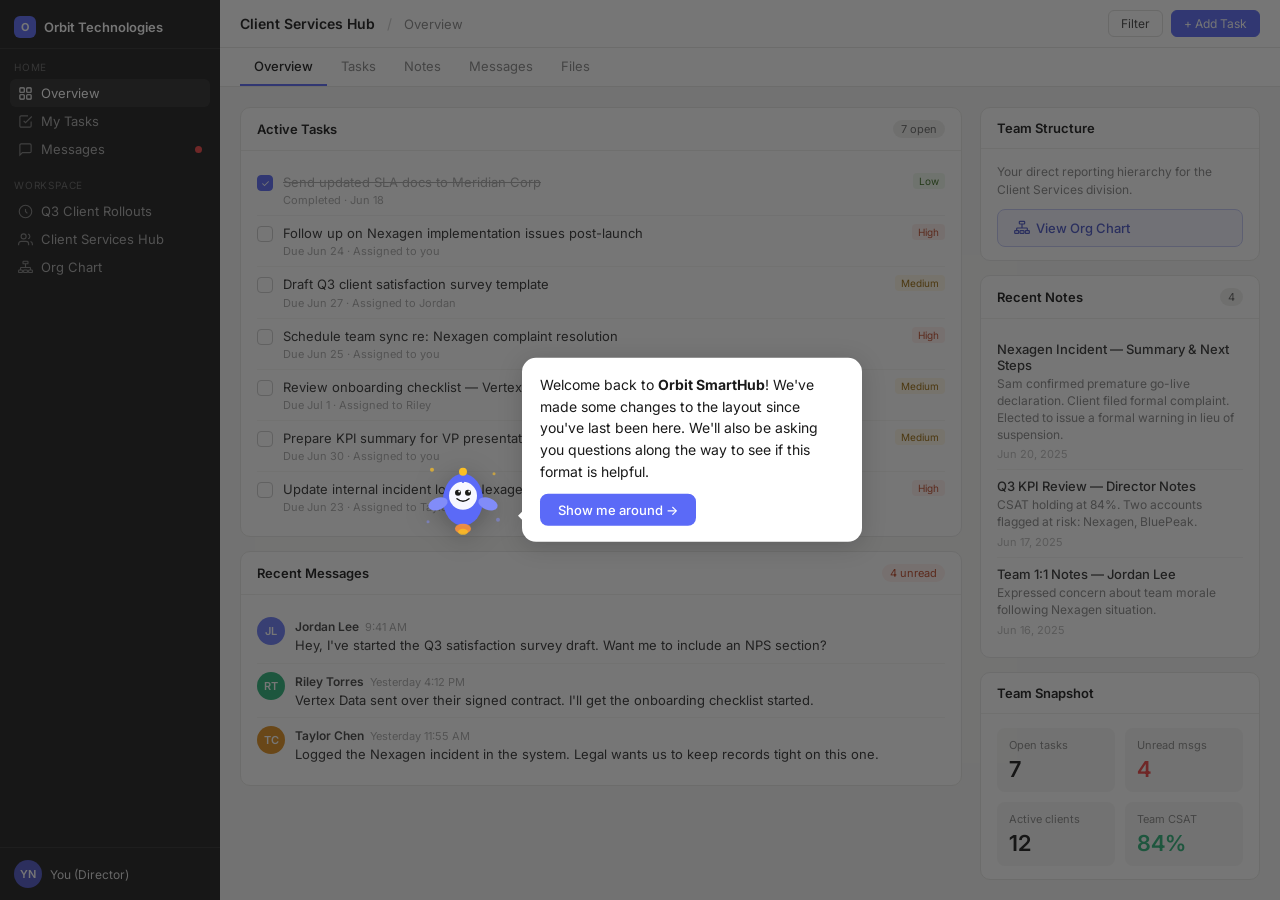
==== index.html @ 22eac9a0 "Add files via upload" ====
<!DOCTYPE html>
<html lang="en">
<head>
<meta charset="UTF-8">
<meta name="viewport" content="width=device-width, initial-scale=1.0">
<title>Orbit SmartHub</title>
<link rel="preconnect" href="https://fonts.googleapis.com">
<link href="https://fonts.googleapis.com/css2?family=Inter:wght@400;500;600&display=swap" rel="stylesheet">
<link rel="stylesheet" href="shared.css">
<style>
  .org-btn { display: inline-flex; align-items: center; gap: 6px; background: #f3f4ff; border: 1px solid #c5caf7; color: #4a55c7; font-size: 13px; font-weight: 500; padding: 10px 16px; border-radius: 8px; cursor: pointer; font-family: inherit; }
  .org-btn svg { width: 16px; height: 16px; }
  #tourOverlay { display: none; position: fixed; inset: 0; background: rgba(20,20,20,0.58); z-index: 500; }
  #tourOverlay.active { display: block; }
</style>
</head>
<body>

<!-- ── Sidebar ── -->
<nav class="sidebar" id="sidebar">
  <div class="sidebar-header">
    <div class="workspace-name">
      <div class="ws-dot">O</div>
      Orbit Technologies
    </div>
  </div>
  <div class="sidebar-section">
    <div class="sidebar-section-label">Home</div>
    <div class="sidebar-item active" id="nav-overview" onclick="navBlock(event)">
      <svg viewBox="0 0 24 24" fill="none" stroke="currentColor" stroke-width="1.8"><rect x="3" y="3" width="7" height="7" rx="1"/><rect x="14" y="3" width="7" height="7" rx="1"/><rect x="3" y="14" width="7" height="7" rx="1"/><rect x="14" y="14" width="7" height="7" rx="1"/></svg>
      Overview
    </div>
    <div class="sidebar-item" id="nav-tasks" onclick="navBlock(event)">
      <svg viewBox="0 0 24 24" fill="none" stroke="currentColor" stroke-width="1.8"><path d="M9 11l3 3L22 4"/><path d="M21 12v7a2 2 0 01-2 2H5a2 2 0 01-2-2V5a2 2 0 012-2h11"/></svg>
      My Tasks
    </div>
    <div class="sidebar-item" id="nav-messages" onclick="navBlock(event)">
      <svg viewBox="0 0 24 24" fill="none" stroke="currentColor" stroke-width="1.8"><path d="M21 15a2 2 0 01-2 2H7l-4 4V5a2 2 0 012-2h14a2 2 0 012 2z"/></svg>
      Messages
      <div class="notif-dot"></div>
    </div>
  </div>
  <div class="sidebar-section">
    <div class="sidebar-section-label">Workspace</div>
    <div class="sidebar-item" id="nav-projects" onclick="navBlock(event)">
      <svg viewBox="0 0 24 24" fill="none" stroke="currentColor" stroke-width="1.8"><circle cx="12" cy="12" r="10"/><path d="M12 8v4l3 3"/></svg>
      Q3 Client Rollouts
    </div>
    <div class="sidebar-item" id="nav-hub" onclick="navBlock(event)">
      <svg viewBox="0 0 24 24" fill="none" stroke="currentColor" stroke-width="1.8"><path d="M17 21v-2a4 4 0 00-4-4H5a4 4 0 00-4 4v2"/><circle cx="9" cy="7" r="4"/><path d="M23 21v-2a4 4 0 00-3-3.87"/><path d="M16 3.13a4 4 0 010 7.75"/></svg>
      Client Services Hub
    </div>
    <div class="sidebar-item" id="nav-org" onclick="goToOrg()">
      <svg viewBox="0 0 24 24" fill="none" stroke="currentColor" stroke-width="1.8"><rect x="8" y="2" width="8" height="4" rx="1"/><rect x="1" y="16" width="6" height="4" rx="1"/><rect x="9" y="16" width="6" height="4" rx="1"/><rect x="17" y="16" width="6" height="4" rx="1"/><path d="M4 16v-3a1 1 0 011-1h14a1 1 0 011 1v3"/><path d="M12 12V6"/></svg>
      Org Chart
    </div>
  </div>
  <div class="sidebar-avatar">
    <div class="user-avatar">YN</div>
    <div class="avatar-name">You (Director)</div>
  </div>
</nav>

<!-- ── Main ── -->
<div class="main">
  <div class="topbar">
    <span class="topbar-title">Client Services Hub</span>
    <span class="topbar-sep">/</span>
    <span class="topbar-sub">Overview</span>
    <div class="topbar-actions">
      <button class="btn-sm">Filter</button>
      <button class="btn-sm btn-primary">+ Add Task</button>
    </div>
  </div>
  <div class="tabs">
    <div class="tab active">Overview</div>
    <div class="tab">Tasks</div>
    <div class="tab">Notes</div>
    <div class="tab">Messages</div>
    <div class="tab">Files</div>
  </div>

  <div class="content" id="mainContent">
    <div class="col-main">
      <!-- Tasks card -->
      <div class="card">
        <div class="card-header">
          <span class="card-title">Active Tasks</span>
          <span class="card-badge">7 open</span>
        </div>
        <div class="card-body">
          <div class="task-item"><div class="task-check done"></div><div style="flex:1"><div class="task-text done">Send updated SLA docs to Meridian Corp</div><div class="task-meta">Completed · Jun 18</div></div><div class="task-priority pri-low">Low</div></div>
          <div class="task-item"><div class="task-check"></div><div style="flex:1"><div class="task-text">Follow up on Nexagen implementation issues post-launch</div><div class="task-meta">Due Jun 24 · Assigned to you</div></div><div class="task-priority pri-high">High</div></div>
          <div class="task-item"><div class="task-check"></div><div style="flex:1"><div class="task-text">Draft Q3 client satisfaction survey template</div><div class="task-meta">Due Jun 27 · Assigned to Jordan</div></div><div class="task-priority pri-med">Medium</div></div>
          <div class="task-item"><div class="task-check"></div><div style="flex:1"><div class="task-text">Schedule team sync re: Nexagen complaint resolution</div><div class="task-meta">Due Jun 25 · Assigned to you</div></div><div class="task-priority pri-high">High</div></div>
          <div class="task-item"><div class="task-check"></div><div style="flex:1"><div class="task-text">Review onboarding checklist — Vertex Data</div><div class="task-meta">Due Jul 1 · Assigned to Riley</div></div><div class="task-priority pri-med">Medium</div></div>
          <div class="task-item"><div class="task-check"></div><div style="flex:1"><div class="task-text">Prepare KPI summary for VP presentation</div><div class="task-meta">Due Jun 30 · Assigned to you</div></div><div class="task-priority pri-med">Medium</div></div>
          <div class="task-item"><div class="task-check"></div><div style="flex:1"><div class="task-text">Update internal incident log — Nexagen complaint filed</div><div class="task-meta">Due Jun 23 · Assigned to Taylor</div></div><div class="task-priority pri-high">High</div></div>
        </div>
      </div>
      <!-- Messages preview -->
      <div class="card">
        <div class="card-header"><span class="card-title">Recent Messages</span><span class="card-badge" style="background:#fef0ee;color:#c04a2a;">4 unread</span></div>
        <div class="card-body">
          <div class="msg-item"><div class="msg-av" style="background:#6b7cf7;">JL</div><div class="msg-body"><div><span class="msg-name">Jordan Lee</span><span class="msg-time">9:41 AM</span></div><div class="msg-text">Hey, I've started the Q3 satisfaction survey draft. Want me to include an NPS section?</div></div></div>
          <div class="msg-item"><div class="msg-av" style="background:#2db37a;">RT</div><div class="msg-body"><div><span class="msg-name">Riley Torres</span><span class="msg-time">Yesterday 4:12 PM</span></div><div class="msg-text">Vertex Data sent over their signed contract. I'll get the onboarding checklist started.</div></div></div>
          <div class="msg-item"><div class="msg-av" style="background:#e09020;">TC</div><div class="msg-body"><div><span class="msg-name">Taylor Chen</span><span class="msg-time">Yesterday 11:55 AM</span></div><div class="msg-text">Logged the Nexagen incident in the system. Legal wants us to keep records tight on this one.</div></div></div>
        </div>
      </div>
    </div>
    <div class="col-side">
      <!-- Org tile -->
      <div class="card" id="orgCard">
        <div class="card-header"><span class="card-title">Team Structure</span></div>
        <div class="card-body" style="display:flex;flex-direction:column;gap:10px;">
          <p style="font-size:12px;color:#888;line-height:1.5;">Your direct reporting hierarchy for the Client Services division.</p>
          <button class="org-btn" onclick="goToOrg()">
            <svg viewBox="0 0 24 24" fill="none" stroke="currentColor" stroke-width="1.8"><rect x="8" y="2" width="8" height="4" rx="1"/><rect x="1" y="16" width="6" height="4" rx="1"/><rect x="9" y="16" width="6" height="4" rx="1"/><rect x="17" y="16" width="6" height="4" rx="1"/><path d="M4 16v-3a1 1 0 011-1h14a1 1 0 011 1v3"/><path d="M12 12V6"/></svg>
            View Org Chart
          </button>
        </div>
      </div>
      <!-- Notes -->
      <div class="card">
        <div class="card-header"><span class="card-title">Recent Notes</span><span class="card-badge">4</span></div>
        <div class="card-body">
          <div class="note-item"><div class="note-title">Nexagen Incident — Summary & Next Steps</div><div class="note-preview">Sam confirmed premature go-live declaration. Client filed formal complaint. Elected to issue a formal warning in lieu of suspension.</div><div class="note-date">Jun 20, 2025</div></div>
          <div class="note-item"><div class="note-title">Q3 KPI Review — Director Notes</div><div class="note-preview">CSAT holding at 84%. Two accounts flagged at risk: Nexagen, BluePeak.</div><div class="note-date">Jun 17, 2025</div></div>
          <div class="note-item"><div class="note-title">Team 1:1 Notes — Jordan Lee</div><div class="note-preview">Expressed concern about team morale following Nexagen situation.</div><div class="note-date">Jun 16, 2025</div></div>
        </div>
      </div>
      <!-- Snapshot stats -->
      <div class="card">
        <div class="card-header"><span class="card-title">Team Snapshot</span></div>
        <div class="card-body" style="display:grid;grid-template-columns:1fr 1fr;gap:10px;">
          <div style="background:#f7f7f6;border-radius:8px;padding:10px 12px;"><div style="font-size:11px;color:#888;margin-bottom:4px;">Open tasks</div><div style="font-size:22px;font-weight:600;color:#1a1a1a;">7</div></div>
          <div style="background:#f7f7f6;border-radius:8px;padding:10px 12px;"><div style="font-size:11px;color:#888;margin-bottom:4px;">Unread msgs</div><div style="font-size:22px;font-weight:600;color:#ef4444;">4</div></div>
          <div style="background:#f7f7f6;border-radius:8px;padding:10px 12px;"><div style="font-size:11px;color:#888;margin-bottom:4px;">Active clients</div><div style="font-size:22px;font-weight:600;color:#1a1a1a;">12</div></div>
          <div style="background:#f7f7f6;border-radius:8px;padding:10px 12px;"><div style="font-size:11px;color:#888;margin-bottom:4px;">Team CSAT</div><div style="font-size:22px;font-weight:600;color:#2db37a;">84%</div></div>
        </div>
      </div>
    </div>
  </div>
</div>

<!-- ── Tour Overlay ── -->
<div id="tourOverlay"></div>

<!-- ── Sparky ── -->
<div id="sparky">
  <div id="sparky-char">
    <!-- Sparky: a friendly rocket/star character -->
    <svg viewBox="0 0 90 90" xmlns="http://www.w3.org/2000/svg" style="width:100%;height:100%;">
      <!-- Body -->
      <ellipse cx="45" cy="48" rx="20" ry="26" fill="#5b6af7"/>
      <!-- Face -->
      <ellipse cx="45" cy="44" rx="14" ry="14" fill="#fff" opacity=".95"/>
      <!-- Eyes -->
      <circle cx="40" cy="41" r="3" fill="#1a1a1a"/>
      <circle cx="50" cy="41" r="3" fill="#1a1a1a"/>
      <!-- Eye shine -->
      <circle cx="41.2" cy="39.8" r="1" fill="#fff"/>
      <circle cx="51.2" cy="39.8" r="1" fill="#fff"/>
      <!-- Smile -->
      <path d="M39 47 Q45 52 51 47" fill="none" stroke="#1a1a1a" stroke-width="1.5" stroke-linecap="round"/>
      <!-- Antenna -->
      <line x1="45" y1="22" x2="45" y2="30" stroke="#5b6af7" stroke-width="2.5" stroke-linecap="round"/>
      <circle cx="45" cy="20" r="4" fill="#fbbf24"/>
      <!-- Wings -->
      <ellipse cx="20" cy="52" rx="10" ry="6" fill="#818cf8" transform="rotate(-20 20 52)"/>
      <ellipse cx="70" cy="52" rx="10" ry="6" fill="#818cf8" transform="rotate(20 70 52)"/>
      <!-- Flame -->
      <ellipse cx="45" cy="77" rx="8" ry="5" fill="#fb923c" opacity=".9"/>
      <ellipse cx="45" cy="80" rx="5" ry="3" fill="#fbbf24" opacity=".8"/>
      <!-- Stars around -->
      <circle cx="14" cy="18" r="2" fill="#fbbf24" opacity=".7"/>
      <circle cx="76" cy="22" r="1.5" fill="#fbbf24" opacity=".6"/>
      <circle cx="10" cy="70" r="1.5" fill="#818cf8" opacity=".5"/>
      <circle cx="80" cy="68" r="2" fill="#818cf8" opacity=".5"/>
    </svg>
  </div>
  <div id="sparky-bubble">
    <p id="sparky-text">Welcome back to <strong>Orbit SmartHub</strong>! We've made some changes to the layout since you've last been here. We'll also be asking you questions along the way to see if this format is helpful.</p>
    <button class="sparky-btn" id="sparky-btn" onclick="tourNext()">Got it →</button>
  </div>
</div>

<script>
  /* ── Condition from URL param ── */
  const params = new URLSearchParams(location.search);
  const condition = parseInt(params.get('c') || '1');

  /* ── Tour state machine ── */
  let tourStep = 0;
  const overlay = document.getElementById('tourOverlay');
  const sparky = document.getElementById('sparky');
  const sparkyText = document.getElementById('sparky-text');
  const sparkyBtn = document.getElementById('sparky-btn');

  /* elements we'll spotlight */
  const navOverview = document.getElementById('nav-overview');
  const navOrg = document.getElementById('nav-org');
  const mainContent = document.getElementById('mainContent');

  /* All sidebar items for blocking */
  const allNavItems = document.querySelectorAll('.sidebar-item');

  function setOverlay(on) {
    overlay.classList.toggle('active', on);
  }

  function clearSpotlights() {
    document.querySelectorAll('.spotlight').forEach(el => el.classList.remove('spotlight'));
  }

  function spotlight(el) {
    clearSpotlights();
    el.classList.add('spotlight');
  }

  function sparkyCenter(text, btnLabel) {
    sparky.classList.remove('corner', 'hidden');
    sparky.style.left = '50%';
    sparky.style.top = '50%';
    sparky.style.transform = 'translate(-50%, -50%)';
    document.getElementById('sparky-char').style.width = '90px';
    document.getElementById('sparky-char').style.height = '90px';
    document.getElementById('sparky-bubble').style.display = '';
    sparkyText.innerHTML = text;
    sparkyBtn.textContent = btnLabel || 'Got it →';
    sparkyBtn.style.display = '';
  }

  function sparkyCorner(tipText) {
    /* shrink to corner */
    sparky.style.transition = 'all 0.6s cubic-bezier(.34,1.3,.7,1)';
    sparky.style.left = '14px';
    sparky.style.top = '14px';
    sparky.style.transform = 'none';
    document.getElementById('sparky-char').style.width = '36px';
    document.getElementById('sparky-char').style.height = '36px';
    document.getElementById('sparky-bubble').style.display = 'none';
    /* show corner tip */
    if (tipText) {
      const tip = document.createElement('div');
      tip.id = 'corner-tip';
      tip.style.cssText = 'position:fixed;left:58px;top:10px;background:#fff;border-radius:10px;padding:8px 14px;font-size:13px;color:#333;box-shadow:0 2px 14px rgba(0,0,0,.15);z-index:700;max-width:260px;line-height:1.5;font-family:Inter,sans-serif;';
      tip.innerHTML = tipText;
      document.body.appendChild(tip);
      setTimeout(() => tip.remove(), 4000);
    }
  }

  function navBlock(e) {
    /* called when a locked sidebar item is clicked during tour */
    if (tourStep < 4) {
      e.stopPropagation();
      /* flash Sparky tip */
      const old = document.getElementById('corner-tip');
      if (old) old.remove();
      const tip = document.createElement('div');
      tip.id = 'corner-tip';
      tip.style.cssText = 'position:fixed;left:58px;top:10px;background:#fff;border-radius:10px;padding:8px 14px;font-size:13px;color:#333;box-shadow:0 2px 14px rgba(0,0,0,.15);z-index:700;max-width:260px;line-height:1.5;font-family:Inter,sans-serif;border-left:3px solid #5b6af7;';
      tip.textContent = 'Follow the tour first — click the highlighted item!';
      document.body.appendChild(tip);
      setTimeout(() => tip.remove(), 2500);
    }
  }

  function goToOrg() {
    if (tourStep === 4) {
      window.location.href = 'org.html?c=' + condition;
    } else {
      navBlock(event);
    }
  }

  /* ── Tour steps ── */
  function tourNext() {
    tourStep++;

    if (tourStep === 1) {
      /* Step 1: Shrink Sparky to corner, uncover overview, explain content */
      sparkyCorner();
      setOverlay(false);
      clearSpotlights();

      setTimeout(() => {
        setOverlay(true);
        spotlight(mainContent);
        /* Show a compact callout near the content */
        showCornerCallout('This is your <b>landing page</b>. Here you\'ll see a snapshot of your open tasks, recent messages from your team, notes from past meetings, and key team metrics at a glance.');
        setTimeout(() => {
          tourStep++;
          stepOverviewButton();
        }, 4000);
      }, 800);
      return;
    }
  }

  function stepOverviewButton() {
    /* Step 2: Spotlight the Overview nav button only */
    clearSpotlights();
    spotlight(navOverview);
    showCornerCallout('Whenever you want to return to this page, click the <b>Overview</b> button in the sidebar.');
    navOverview.onclick = function() { stepOrgNav(); };
    setTimeout(() => { stepOrgNav(); }, 4000);
  }

  function stepOrgNav() {
    /* Step 3: Spotlight Org Chart nav */
    clearSpotlights();
    spotlight(navOrg);
    tourStep = 4;
    showCornerCallout('Now let\'s check out your <b>Organizational Chart</b> — click it to continue!');
    navOrg.onclick = function() { goToOrg(); };
  }

  function showCornerCallout(html) {
    const old = document.getElementById('corner-tip');
    if (old) old.remove();
    const tip = document.createElement('div');
    tip.id = 'corner-tip';
    tip.style.cssText = 'position:fixed;left:58px;top:10px;background:#fff;border-radius:10px;padding:10px 14px;font-size:13px;color:#333;box-shadow:0 2px 14px rgba(0,0,0,.15);z-index:700;max-width:280px;line-height:1.5;font-family:Inter,sans-serif;';
    tip.innerHTML = html;
    document.body.appendChild(tip);
  }

  /* ── Init: show step 0 (welcome) ── */
  window.addEventListener('load', () => {
    setOverlay(true);
    sparkyCenter(
      'Welcome back to <strong>Orbit SmartHub</strong>! We\'ve made some changes to the layout since you\'ve last been here. We\'ll also be asking you questions along the way to see if this format is helpful.',
      'Show me around →'
    );
  });
</script>
</body>
</html>
---- shared.css ----
/* ── Reset & Base ── */
*, *::before, *::after { box-sizing: border-box; margin: 0; padding: 0; }
body { font-family: 'Inter', sans-serif; background: #f7f7f6; color: #1a1a1a; height: 100vh; display: flex; overflow: hidden; font-size: 14px; }

/* ── Sidebar ── */
.sidebar { width: 220px; min-width: 220px; background: #1c1c1c; color: #ccc; display: flex; flex-direction: column; height: 100vh; position: relative; z-index: 1; }
.sidebar-header { padding: 16px 14px 10px; border-bottom: 1px solid #2e2e2e; }
.workspace-name { font-size: 13px; font-weight: 600; color: #fff; display: flex; align-items: center; gap: 8px; }
.ws-dot { width: 22px; height: 22px; border-radius: 6px; background: #5b6af7; display: flex; align-items: center; justify-content: center; font-size: 11px; font-weight: 700; color: #fff; }
.sidebar-section { padding: 12px 10px 4px; }
.sidebar-section-label { font-size: 10px; text-transform: uppercase; letter-spacing: .08em; color: #666; padding: 0 4px 6px; }
.sidebar-item { display: flex; align-items: center; gap: 8px; padding: 6px 8px; border-radius: 6px; cursor: pointer; color: #aaa; font-size: 13px; transition: background .15s; user-select: none; position: relative; }
.sidebar-item:hover { background: #2a2a2a; color: #fff; }
.sidebar-item.active { background: #2c2c2c; color: #fff; }
.sidebar-item svg { width: 15px; height: 15px; flex-shrink: 0; opacity: .7; }
.sidebar-item.active svg { opacity: 1; }
.sidebar-avatar { margin-top: auto; padding: 12px 14px; border-top: 1px solid #2e2e2e; display: flex; align-items: center; gap: 8px; }
.user-avatar { width: 28px; height: 28px; border-radius: 50%; background: #4e55c7; display: flex; align-items: center; justify-content: center; font-size: 11px; font-weight: 600; color: #fff; flex-shrink: 0; }
.avatar-name { font-size: 12px; color: #ddd; }

/* ── Main ── */
.main { flex: 1; display: flex; flex-direction: column; height: 100vh; overflow: hidden; position: relative; z-index: 1; }
.topbar { background: #fff; border-bottom: 1px solid #e8e8e6; padding: 0 20px; height: 48px; display: flex; align-items: center; gap: 12px; flex-shrink: 0; }
.topbar-title { font-size: 14px; font-weight: 600; color: #1a1a1a; }
.topbar-sep { color: #ccc; }
.topbar-sub { font-size: 13px; color: #888; }
.topbar-actions { margin-left: auto; display: flex; gap: 8px; }
.btn-sm { font-size: 12px; padding: 5px 12px; border-radius: 6px; border: 1px solid #e0e0de; background: #fff; cursor: pointer; color: #444; font-family: inherit; transition: background .15s; }
.btn-sm:hover { background: #f3f3f1; }
.btn-primary { background: #5b6af7; color: #fff; border-color: #5b6af7; }
.btn-primary:hover { background: #4a59e8; }

/* ── Tabs ── */
.tabs { background: #fff; border-bottom: 1px solid #e8e8e6; display: flex; padding: 0 20px; gap: 0; flex-shrink: 0; }
.tab { padding: 10px 14px; font-size: 13px; color: #888; cursor: pointer; border-bottom: 2px solid transparent; transition: color .15s; user-select: none; }
.tab:hover { color: #333; }
.tab.active { color: #1a1a1a; border-bottom-color: #5b6af7; font-weight: 500; }

/* ── Content ── */
.content { flex: 1; overflow-y: auto; padding: 20px; display: flex; gap: 18px; }
.col-main { flex: 1; display: flex; flex-direction: column; gap: 14px; min-width: 0; }
.col-side { width: 280px; flex-shrink: 0; display: flex; flex-direction: column; gap: 14px; }

/* ── Cards ── */
.card { background: #fff; border: 1px solid #e8e8e6; border-radius: 10px; overflow: hidden; }
.card-header { padding: 12px 16px; border-bottom: 1px solid #f0f0ee; display: flex; align-items: center; justify-content: space-between; }
.card-title { font-size: 13px; font-weight: 600; color: #1a1a1a; }
.card-badge { font-size: 11px; background: #f0f0ee; color: #666; padding: 2px 8px; border-radius: 20px; }
.card-body { padding: 14px 16px; }

/* ── Tasks ── */
.task-item { display: flex; align-items: flex-start; gap: 10px; padding: 8px 0; border-bottom: 1px solid #f5f5f3; }
.task-item:last-child { border-bottom: none; }
.task-check { width: 16px; height: 16px; border: 1.5px solid #ccc; border-radius: 4px; flex-shrink: 0; margin-top: 2px; }
.task-check.done { background: #5b6af7; border-color: #5b6af7; display: flex; align-items: center; justify-content: center; }
.task-check.done::after { content: '✓'; color: #fff; font-size: 10px; }
.task-text { font-size: 13px; color: #333; line-height: 1.4; }
.task-text.done { color: #aaa; text-decoration: line-through; }
.task-meta { font-size: 11px; color: #aaa; margin-top: 2px; }
.task-priority { font-size: 10px; padding: 2px 6px; border-radius: 4px; margin-left: auto; flex-shrink: 0; }
.pri-high { background: #fef0ee; color: #c04a2a; }
.pri-med { background: #fef7e6; color: #9a6a0a; }
.pri-low { background: #f0f8ee; color: #3c7022; }

/* ── Messages ── */
.msg-item { display: flex; gap: 10px; padding: 8px 0; border-bottom: 1px solid #f5f5f3; }
.msg-item:last-child { border-bottom: none; }
.msg-av { width: 28px; height: 28px; border-radius: 50%; display: flex; align-items: center; justify-content: center; font-size: 11px; font-weight: 600; color: #fff; flex-shrink: 0; }
.msg-body { flex: 1; min-width: 0; }
.msg-name { font-size: 12px; font-weight: 600; color: #444; }
.msg-time { font-size: 11px; color: #aaa; margin-left: 6px; }
.msg-text { font-size: 13px; color: #333; line-height: 1.4; margin-top: 2px; }

/* ── Notes ── */
.note-item { padding: 8px 0; border-bottom: 1px solid #f5f5f3; }
.note-item:last-child { border-bottom: none; }
.note-title { font-size: 13px; font-weight: 500; color: #333; }
.note-preview { font-size: 12px; color: #888; margin-top: 3px; line-height: 1.4; }
.note-date { font-size: 11px; color: #bbb; margin-top: 4px; }

/* ── Scrollbar ── */
.content::-webkit-scrollbar { width: 4px; }
.content::-webkit-scrollbar-thumb { background: #ddd; border-radius: 4px; }

/* ── Notif dot ── */
.notif-dot { width: 7px; height: 7px; background: #ef4444; border-radius: 50%; margin-left: auto; }

/* ══════════════════════════════════════
   TOUR OVERLAY SYSTEM
══════════════════════════════════════ */

/* Full-screen grey overlay */
#tourOverlay {
  display: none;
  position: fixed; inset: 0;
  background: rgba(30, 30, 30, 0.55);
  z-index: 500;
  pointer-events: none;
}
#tourOverlay.active { display: block; }

/* A "hole" cut into the overlay for spotlight elements — done with box-shadow */
.spotlight {
  position: relative;
  z-index: 600 !important;
  pointer-events: auto !important;
  border-radius: 8px;
  box-shadow: 0 0 0 9999px rgba(30,30,30,0.55);
}

/* Sparky — the guide character */
#sparky {
  position: fixed;
  z-index: 700;
  display: flex;
  align-items: flex-end;
  gap: 14px;
  transition: all 0.6s cubic-bezier(.34,1.3,.7,1);
  /* start: centered */
  left: 50%;
  top: 50%;
  transform: translate(-50%, -50%);
}
#sparky.corner {
  left: 14px;
  top: 14px;
  transform: none;
}
#sparky.hidden { display: none; }

/* The character SVG container */
#sparky-char {
  width: 90px;
  height: 90px;
  flex-shrink: 0;
  transition: width 0.6s cubic-bezier(.34,1.3,.7,1), height 0.6s cubic-bezier(.34,1.3,.7,1);
  filter: drop-shadow(0 4px 12px rgba(0,0,0,0.25));
}
#sparky.corner #sparky-char { width: 36px; height: 36px; }

/* Speech bubble */
#sparky-bubble {
  background: #fff;
  border-radius: 14px;
  padding: 16px 18px;
  max-width: 340px;
  box-shadow: 0 4px 24px rgba(0,0,0,0.18);
  position: relative;
  transition: opacity 0.3s;
}
#sparky.corner #sparky-bubble { display: none; }

/* Arrow tail on bubble pointing left */
#sparky-bubble::before {
  content: '';
  position: absolute;
  left: -10px;
  bottom: 20px;
  border: 6px solid transparent;
  border-right-color: #fff;
}

#sparky-bubble p {
  font-size: 14px;
  color: #1a1a1a;
  line-height: 1.55;
  font-family: 'Inter', sans-serif;
}
#sparky-bubble .sparky-btn {
  margin-top: 12px;
  background: #5b6af7;
  color: #fff;
  border: none;
  border-radius: 8px;
  padding: 8px 18px;
  font-size: 13px;
  font-weight: 500;
  cursor: pointer;
  font-family: 'Inter', sans-serif;
  transition: background .15s;
}
#sparky-bubble .sparky-btn:hover { background: #4a59e8; }

/* Compact corner bubble — shows on hover when corner */
#sparky-corner-bubble {
  display: none;
  position: fixed;
  left: 58px;
  top: 10px;
  background: #fff;
  border-radius: 10px;
  padding: 8px 12px;
  font-size: 12px;
  color: #333;
  box-shadow: 0 2px 12px rgba(0,0,0,.15);
  z-index: 700;
  max-width: 200px;
  line-height: 1.4;
  pointer-events: none;
}

/* Survey modal */
#surveyModal {
  display: none;
  position: fixed; inset: 0;
  background: rgba(30,30,30,0.55);
  z-index: 800;
  align-items: center;
  justify-content: center;
}
#surveyModal.active { display: flex; }
.survey-box {
  background: #fff;
  border-radius: 16px;
  padding: 28px 32px;
  width: 480px;
  max-height: 80vh;
  overflow-y: auto;
  box-shadow: 0 8px 40px rgba(0,0,0,.2);
}
.survey-box h3 { font-size: 16px; font-weight: 600; color: #1a1a1a; margin-bottom: 6px; }
.survey-box .survey-sub { font-size: 13px; color: #888; margin-bottom: 20px; }
.survey-q { margin-bottom: 18px; }
.survey-q label { font-size: 13px; font-weight: 500; color: #333; display: block; margin-bottom: 8px; }
.survey-q .scale { display: flex; gap: 8px; align-items: center; }
.survey-q .scale span { font-size: 11px; color: #888; }
.survey-q .scale-btns { display: flex; gap: 6px; }
.survey-q .scale-btns button {
  width: 36px; height: 36px; border-radius: 8px; border: 1px solid #e0e0de;
  background: #fff; cursor: pointer; font-size: 13px; font-weight: 500; color: #555;
  transition: all .15s; font-family: 'Inter', sans-serif;
}
.survey-q .scale-btns button:hover { background: #f0f1ff; border-color: #5b6af7; color: #5b6af7; }
.survey-q .scale-btns button.selected { background: #5b6af7; border-color: #5b6af7; color: #fff; }
.survey-q textarea {
  width: 100%; border: 1px solid #e0e0de; border-radius: 8px; padding: 8px 12px;
  font-size: 13px; font-family: 'Inter', sans-serif; resize: vertical; min-height: 70px;
  color: #333; outline: none;
}
.survey-q textarea:focus { border-color: #5b6af7; }
.survey-submit {
  width: 100%; padding: 10px; background: #5b6af7; color: #fff; border: none;
  border-radius: 8px; font-size: 14px; font-weight: 500; cursor: pointer;
  font-family: 'Inter', sans-serif; margin-top: 6px; transition: background .15s;
}
.survey-submit:hover { background: #4a59e8; }
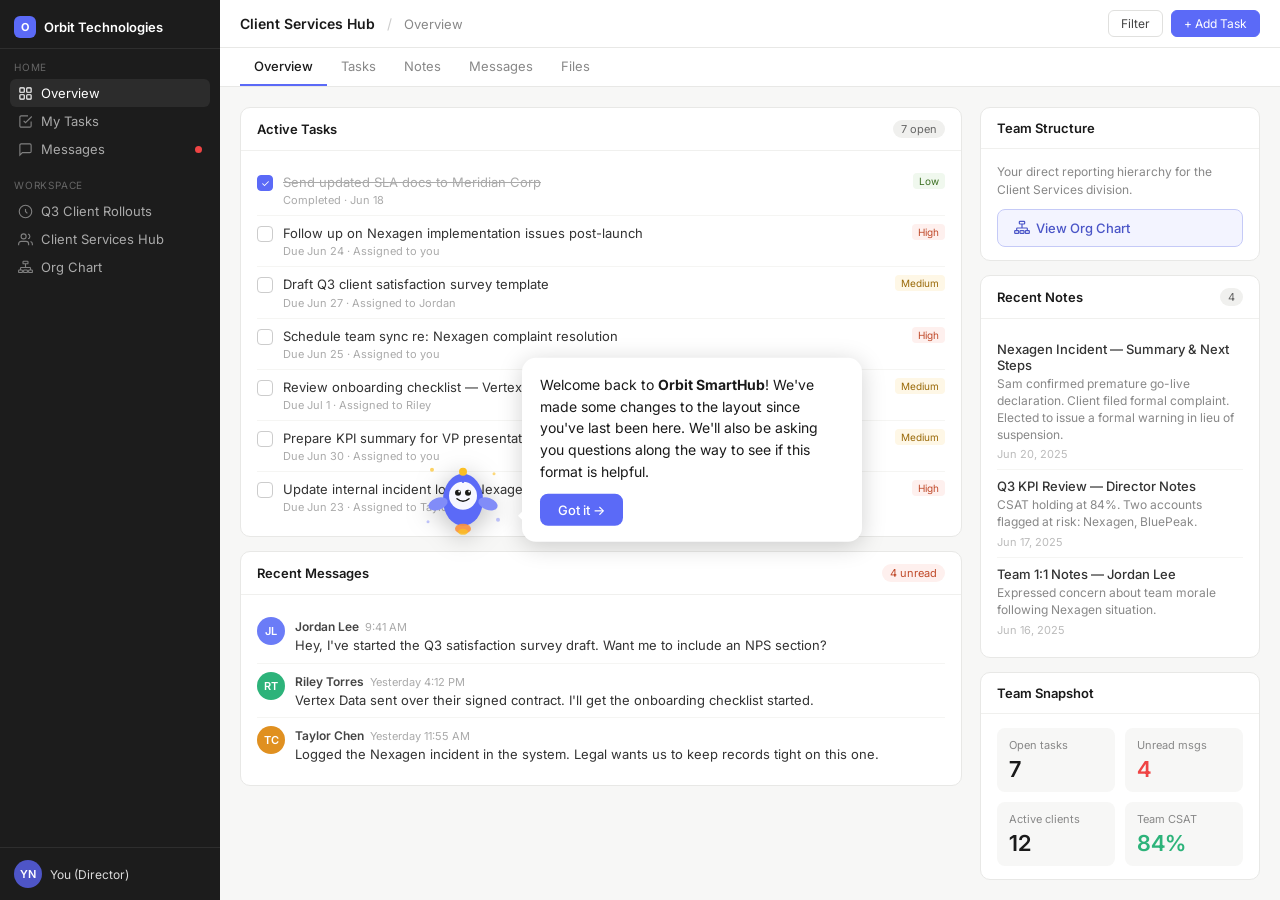
==== commit 484b49c7: "Update index.html" ====
--- a/index.html
+++ b/index.html
@@ -290,10 +290,11 @@
         spotlight(mainContent);
         /* Show a compact callout near the content */
         showCornerCallout('This is your <b>landing page</b>. Here you\'ll see a snapshot of your open tasks, recent messages from your team, notes from past meetings, and key team metrics at a glance.');
-        setTimeout(() => {
+        function() {
           tourStep++;
           stepOverviewButton();
-        }, 4000);
+        }
+        );
       }, 800);
       return;
     }
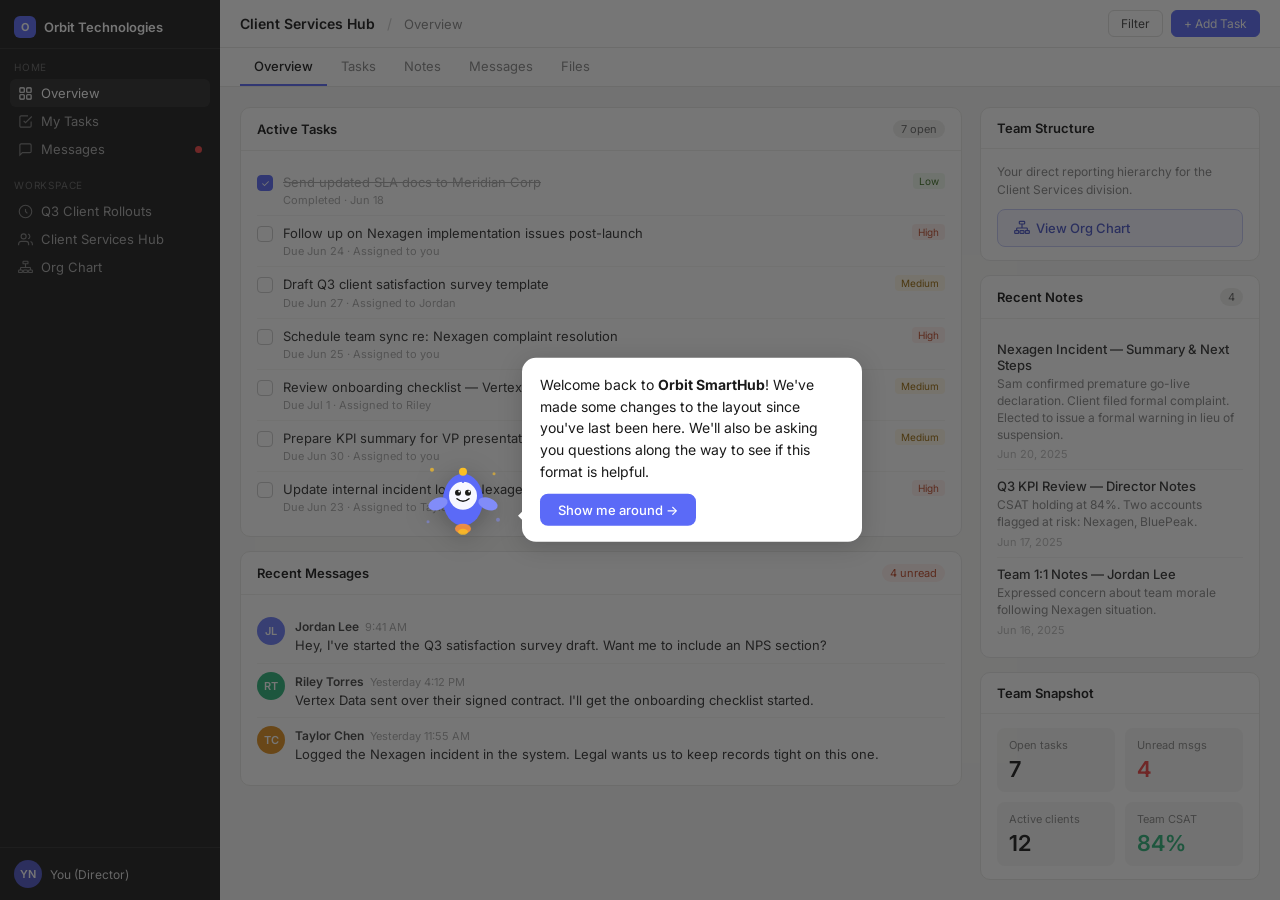
==== commit 8988f3bb: "Add files via upload" ====
--- a/index.html
+++ b/index.html
@@ -288,12 +288,12 @@
       setTimeout(() => {
         setOverlay(true);
         spotlight(mainContent);
-        /* Show a compact callout near the content */
-        showCornerCallout('This is your <b>landing page</b>. Here you\'ll see a snapshot of your open tasks, recent messages from your team, notes from past meetings, and key team metrics at a glance.');
-        function() {
-          tourStep++;
-          stepOverviewButton();
-        }
+        showCornerCallout(
+          'This is your <b>landing page</b>. Here you\'ll see a snapshot of your open tasks, recent messages from your team, notes from past meetings, and key team metrics at a glance.',
+          function() {
+            tourStep++;
+            stepOverviewButton();
+          }
         );
       }, 800);
       return;
@@ -304,9 +304,11 @@
     /* Step 2: Spotlight the Overview nav button only */
     clearSpotlights();
     spotlight(navOverview);
-    showCornerCallout('Whenever you want to return to this page, click the <b>Overview</b> button in the sidebar.');
+    showCornerCallout(
+      'Whenever you want to return to this page, click the <b>Overview</b> button in the sidebar.',
+      function() { stepOrgNav(); }
+    );
     navOverview.onclick = function() { stepOrgNav(); };
-    setTimeout(() => { stepOrgNav(); }, 4000);
   }
 
   function stepOrgNav() {
@@ -314,17 +316,25 @@
     clearSpotlights();
     spotlight(navOrg);
     tourStep = 4;
-    showCornerCallout('Now let\'s check out your <b>Organizational Chart</b> — click it to continue!');
+    showCornerCallout('Now let\'s check out your <b>Organizational Chart</b> — click it to continue!', null);
     navOrg.onclick = function() { goToOrg(); };
   }
 
-  function showCornerCallout(html) {
+  function showCornerCallout(html, onNext) {
     const old = document.getElementById('corner-tip');
     if (old) old.remove();
     const tip = document.createElement('div');
     tip.id = 'corner-tip';
     tip.style.cssText = 'position:fixed;left:58px;top:10px;background:#fff;border-radius:10px;padding:10px 14px;font-size:13px;color:#333;box-shadow:0 2px 14px rgba(0,0,0,.15);z-index:700;max-width:280px;line-height:1.5;font-family:Inter,sans-serif;';
     tip.innerHTML = html;
+    /* Add Next button only when a callback is provided */
+    if (onNext) {
+      const btn = document.createElement('button');
+      btn.textContent = 'Next →';
+      btn.style.cssText = 'display:block;margin-top:10px;background:#5b6af7;color:#fff;border:none;border-radius:6px;padding:6px 14px;font-size:12px;font-weight:500;cursor:pointer;font-family:Inter,sans-serif;';
+      btn.onclick = function() { tip.remove(); onNext(); };
+      tip.appendChild(btn);
+    }
     document.body.appendChild(tip);
   }
 
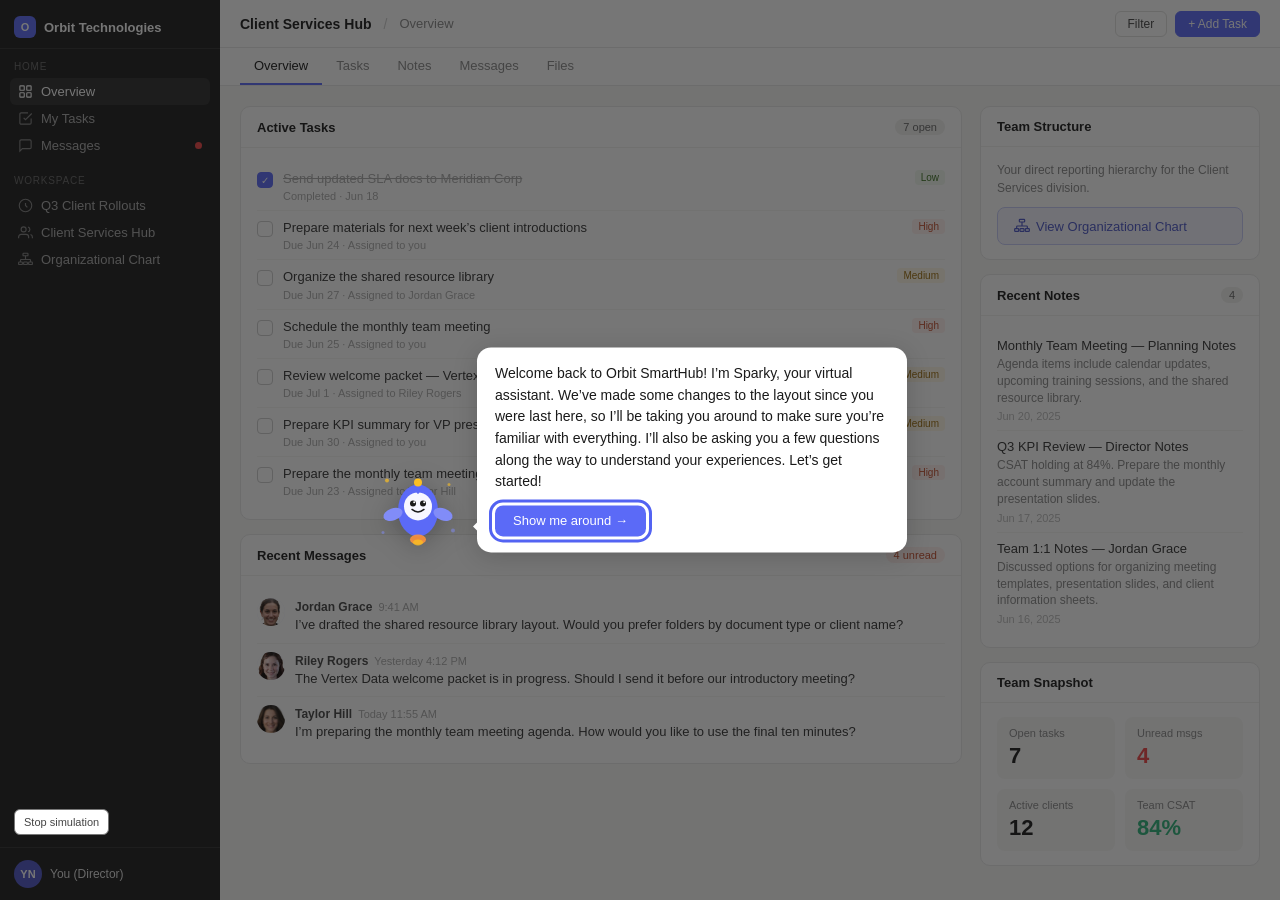
==== commit 21f50c37: "Publish four fixed-condition simulation websites Add single/multiple disappointed and angry entry pa" ====
--- a/index.html
+++ b/index.html
@@ -2,16 +2,13 @@
 <html lang="en">
 <head>
 <meta charset="UTF-8">
+<meta name="referrer" content="no-referrer">
 <meta name="viewport" content="width=device-width, initial-scale=1.0">
 <title>Orbit SmartHub</title>
-<link rel="preconnect" href="https://fonts.googleapis.com">
-<link href="https://fonts.googleapis.com/css2?family=Inter:wght@400;500;600&display=swap" rel="stylesheet">
-<link rel="stylesheet" href="shared.css">
+<link rel="stylesheet" href="shared.css?v=11">
 <style>
   .org-btn { display: inline-flex; align-items: center; gap: 6px; background: #f3f4ff; border: 1px solid #c5caf7; color: #4a55c7; font-size: 13px; font-weight: 500; padding: 10px 16px; border-radius: 8px; cursor: pointer; font-family: inherit; }
   .org-btn svg { width: 16px; height: 16px; }
-  #tourOverlay { display: none; position: fixed; inset: 0; background: rgba(20,20,20,0.58); z-index: 500; }
-  #tourOverlay.active { display: block; }
 </style>
 </head>
 <body>
@@ -26,15 +23,15 @@
   </div>
   <div class="sidebar-section">
     <div class="sidebar-section-label">Home</div>
-    <div class="sidebar-item active" id="nav-overview" onclick="navBlock(event)">
+    <div class="sidebar-item active" id="nav-overview">
       <svg viewBox="0 0 24 24" fill="none" stroke="currentColor" stroke-width="1.8"><rect x="3" y="3" width="7" height="7" rx="1"/><rect x="14" y="3" width="7" height="7" rx="1"/><rect x="3" y="14" width="7" height="7" rx="1"/><rect x="14" y="14" width="7" height="7" rx="1"/></svg>
       Overview
     </div>
-    <div class="sidebar-item" id="nav-tasks" onclick="navBlock(event)">
+    <div class="sidebar-item" id="nav-tasks">
       <svg viewBox="0 0 24 24" fill="none" stroke="currentColor" stroke-width="1.8"><path d="M9 11l3 3L22 4"/><path d="M21 12v7a2 2 0 01-2 2H5a2 2 0 01-2-2V5a2 2 0 012-2h11"/></svg>
       My Tasks
     </div>
-    <div class="sidebar-item" id="nav-messages" onclick="navBlock(event)">
+    <div class="sidebar-item" id="nav-messages">
       <svg viewBox="0 0 24 24" fill="none" stroke="currentColor" stroke-width="1.8"><path d="M21 15a2 2 0 01-2 2H7l-4 4V5a2 2 0 012-2h14a2 2 0 012 2z"/></svg>
       Messages
       <div class="notif-dot"></div>
@@ -42,17 +39,17 @@
   </div>
   <div class="sidebar-section">
     <div class="sidebar-section-label">Workspace</div>
-    <div class="sidebar-item" id="nav-projects" onclick="navBlock(event)">
+    <div class="sidebar-item" id="nav-projects">
       <svg viewBox="0 0 24 24" fill="none" stroke="currentColor" stroke-width="1.8"><circle cx="12" cy="12" r="10"/><path d="M12 8v4l3 3"/></svg>
       Q3 Client Rollouts
     </div>
-    <div class="sidebar-item" id="nav-hub" onclick="navBlock(event)">
+    <div class="sidebar-item" id="nav-hub">
       <svg viewBox="0 0 24 24" fill="none" stroke="currentColor" stroke-width="1.8"><path d="M17 21v-2a4 4 0 00-4-4H5a4 4 0 00-4 4v2"/><circle cx="9" cy="7" r="4"/><path d="M23 21v-2a4 4 0 00-3-3.87"/><path d="M16 3.13a4 4 0 010 7.75"/></svg>
       Client Services Hub
     </div>
-    <div class="sidebar-item" id="nav-org" onclick="goToOrg()">
+    <div class="sidebar-item" id="nav-org">
       <svg viewBox="0 0 24 24" fill="none" stroke="currentColor" stroke-width="1.8"><rect x="8" y="2" width="8" height="4" rx="1"/><rect x="1" y="16" width="6" height="4" rx="1"/><rect x="9" y="16" width="6" height="4" rx="1"/><rect x="17" y="16" width="6" height="4" rx="1"/><path d="M4 16v-3a1 1 0 011-1h14a1 1 0 011 1v3"/><path d="M12 12V6"/></svg>
-      Org Chart
+      Organizational Chart
     </div>
   </div>
   <div class="sidebar-avatar">
@@ -62,7 +59,7 @@
 </nav>
 
 <!-- ── Main ── -->
-<div class="main">
+<main class="main" id="workspace">
   <div class="topbar">
     <span class="topbar-title">Client Services Hub</span>
     <span class="topbar-sep">/</span>
@@ -90,21 +87,21 @@
         </div>
         <div class="card-body">
           <div class="task-item"><div class="task-check done"></div><div style="flex:1"><div class="task-text done">Send updated SLA docs to Meridian Corp</div><div class="task-meta">Completed · Jun 18</div></div><div class="task-priority pri-low">Low</div></div>
-          <div class="task-item"><div class="task-check"></div><div style="flex:1"><div class="task-text">Follow up on Nexagen implementation issues post-launch</div><div class="task-meta">Due Jun 24 · Assigned to you</div></div><div class="task-priority pri-high">High</div></div>
-          <div class="task-item"><div class="task-check"></div><div style="flex:1"><div class="task-text">Draft Q3 client satisfaction survey template</div><div class="task-meta">Due Jun 27 · Assigned to Jordan</div></div><div class="task-priority pri-med">Medium</div></div>
-          <div class="task-item"><div class="task-check"></div><div style="flex:1"><div class="task-text">Schedule team sync re: Nexagen complaint resolution</div><div class="task-meta">Due Jun 25 · Assigned to you</div></div><div class="task-priority pri-high">High</div></div>
-          <div class="task-item"><div class="task-check"></div><div style="flex:1"><div class="task-text">Review onboarding checklist — Vertex Data</div><div class="task-meta">Due Jul 1 · Assigned to Riley</div></div><div class="task-priority pri-med">Medium</div></div>
+          <div class="task-item"><div class="task-check"></div><div style="flex:1"><div class="task-text">Prepare materials for next week’s client introductions</div><div class="task-meta">Due Jun 24 · Assigned to you</div></div><div class="task-priority pri-high">High</div></div>
+          <div class="task-item"><div class="task-check"></div><div style="flex:1"><div class="task-text">Organize the shared resource library</div><div class="task-meta">Due Jun 27 · Assigned to Jordan Grace</div></div><div class="task-priority pri-med">Medium</div></div>
+          <div class="task-item"><div class="task-check"></div><div style="flex:1"><div class="task-text">Schedule the monthly team meeting</div><div class="task-meta">Due Jun 25 · Assigned to you</div></div><div class="task-priority pri-high">High</div></div>
+          <div class="task-item"><div class="task-check"></div><div style="flex:1"><div class="task-text">Review welcome packet — Vertex Data</div><div class="task-meta">Due Jul 1 · Assigned to Riley Rogers</div></div><div class="task-priority pri-med">Medium</div></div>
           <div class="task-item"><div class="task-check"></div><div style="flex:1"><div class="task-text">Prepare KPI summary for VP presentation</div><div class="task-meta">Due Jun 30 · Assigned to you</div></div><div class="task-priority pri-med">Medium</div></div>
-          <div class="task-item"><div class="task-check"></div><div style="flex:1"><div class="task-text">Update internal incident log — Nexagen complaint filed</div><div class="task-meta">Due Jun 23 · Assigned to Taylor</div></div><div class="task-priority pri-high">High</div></div>
+          <div class="task-item"><div class="task-check"></div><div style="flex:1"><div class="task-text">Prepare the monthly team meeting agenda</div><div class="task-meta">Due Jun 23 · Assigned to Taylor Hill</div></div><div class="task-priority pri-high">High</div></div>
         </div>
       </div>
       <!-- Messages preview -->
       <div class="card">
         <div class="card-header"><span class="card-title">Recent Messages</span><span class="card-badge" style="background:#fef0ee;color:#c04a2a;">4 unread</span></div>
         <div class="card-body">
-          <div class="msg-item"><div class="msg-av" style="background:#6b7cf7;">JL</div><div class="msg-body"><div><span class="msg-name">Jordan Lee</span><span class="msg-time">9:41 AM</span></div><div class="msg-text">Hey, I've started the Q3 satisfaction survey draft. Want me to include an NPS section?</div></div></div>
-          <div class="msg-item"><div class="msg-av" style="background:#2db37a;">RT</div><div class="msg-body"><div><span class="msg-name">Riley Torres</span><span class="msg-time">Yesterday 4:12 PM</span></div><div class="msg-text">Vertex Data sent over their signed contract. I'll get the onboarding checklist started.</div></div></div>
-          <div class="msg-item"><div class="msg-av" style="background:#e09020;">TC</div><div class="msg-body"><div><span class="msg-name">Taylor Chen</span><span class="msg-time">Yesterday 11:55 AM</span></div><div class="msg-text">Logged the Nexagen incident in the system. Legal wants us to keep records tight on this one.</div></div></div>
+          <div class="msg-item"><div class="msg-av" style="background:#6b7cf7;">JG</div><div class="msg-body"><div><span class="msg-name">Jordan Grace</span><span class="msg-time">9:41 AM</span></div><div class="msg-text">I’ve drafted the shared resource library layout. Would you prefer folders by document type or client name?</div></div></div>
+          <div class="msg-item"><div class="msg-av" style="background:#2db37a;">RR</div><div class="msg-body"><div><span class="msg-name">Riley Rogers</span><span class="msg-time">Yesterday 4:12 PM</span></div><div class="msg-text">The Vertex Data welcome packet is in progress. Should I send it before our introductory meeting?</div></div></div>
+          <div class="msg-item"><div class="msg-av" style="background:#e09020;">TH</div><div class="msg-body"><div><span class="msg-name">Taylor Hill</span><span class="msg-time">Today 11:55 AM</span></div><div class="msg-text">I’m preparing the monthly team meeting agenda. How would you like to use the final ten minutes?</div></div></div>
         </div>
       </div>
     </div>
@@ -114,9 +111,9 @@
         <div class="card-header"><span class="card-title">Team Structure</span></div>
         <div class="card-body" style="display:flex;flex-direction:column;gap:10px;">
           <p style="font-size:12px;color:#888;line-height:1.5;">Your direct reporting hierarchy for the Client Services division.</p>
-          <button class="org-btn" onclick="goToOrg()">
+          <button class="org-btn">
             <svg viewBox="0 0 24 24" fill="none" stroke="currentColor" stroke-width="1.8"><rect x="8" y="2" width="8" height="4" rx="1"/><rect x="1" y="16" width="6" height="4" rx="1"/><rect x="9" y="16" width="6" height="4" rx="1"/><rect x="17" y="16" width="6" height="4" rx="1"/><path d="M4 16v-3a1 1 0 011-1h14a1 1 0 011 1v3"/><path d="M12 12V6"/></svg>
-            View Org Chart
+            View Organizational Chart
           </button>
         </div>
       </div>
@@ -124,9 +121,9 @@
       <div class="card">
         <div class="card-header"><span class="card-title">Recent Notes</span><span class="card-badge">4</span></div>
         <div class="card-body">
-          <div class="note-item"><div class="note-title">Nexagen Incident — Summary & Next Steps</div><div class="note-preview">Sam confirmed premature go-live declaration. Client filed formal complaint. Elected to issue a formal warning in lieu of suspension.</div><div class="note-date">Jun 20, 2025</div></div>
-          <div class="note-item"><div class="note-title">Q3 KPI Review — Director Notes</div><div class="note-preview">CSAT holding at 84%. Two accounts flagged at risk: Nexagen, BluePeak.</div><div class="note-date">Jun 17, 2025</div></div>
-          <div class="note-item"><div class="note-title">Team 1:1 Notes — Jordan Lee</div><div class="note-preview">Expressed concern about team morale following Nexagen situation.</div><div class="note-date">Jun 16, 2025</div></div>
+          <div class="note-item"><div class="note-title">Monthly Team Meeting — Planning Notes</div><div class="note-preview">Agenda items include calendar updates, upcoming training sessions, and the shared resource library.</div><div class="note-date">Jun 20, 2025</div></div>
+          <div class="note-item"><div class="note-title">Q3 KPI Review — Director Notes</div><div class="note-preview">CSAT holding at 84%. Prepare the monthly account summary and update the presentation slides.</div><div class="note-date">Jun 17, 2025</div></div>
+          <div class="note-item"><div class="note-title">Team 1:1 Notes — Jordan Grace</div><div class="note-preview">Discussed options for organizing meeting templates, presentation slides, and client information sheets.</div><div class="note-date">Jun 16, 2025</div></div>
         </div>
       </div>
       <!-- Snapshot stats -->
@@ -141,10 +138,10 @@
       </div>
     </div>
   </div>
-</div>
+</main>
 
 <!-- ── Tour Overlay ── -->
-<div id="tourOverlay"></div>
+<svg id="tourOverlay" aria-hidden="true"><path id="tourShade" fill-rule="evenodd"></path></svg>
 
 <!-- ── Sparky ── -->
 <div id="sparky">
@@ -179,173 +176,19 @@
       <circle cx="80" cy="68" r="2" fill="#818cf8" opacity=".5"/>
     </svg>
   </div>
-  <div id="sparky-bubble">
-    <p id="sparky-text">Welcome back to <strong>Orbit SmartHub</strong>! We've made some changes to the layout since you've last been here. We'll also be asking you questions along the way to see if this format is helpful.</p>
-    <button class="sparky-btn" id="sparky-btn" onclick="tourNext()">Got it →</button>
+  <div id="sparky-bubble" role="dialog" aria-label="Sparky’s guide">
+    <p id="sparky-text" aria-live="polite">Welcome back to Orbit SmartHub! I’m Sparky, your virtual assistant. We’ve made some changes to the layout since you were last here, so I’ll be taking you around to make sure you’re familiar with everything. I’ll also be asking you a few questions along the way to understand your experiences. Let’s get started!</p>
+    <button class="sparky-btn" id="sparky-btn">Got it →</button>
   </div>
 </div>
 
-<script>
-  /* ── Condition from URL param ── */
-  const params = new URLSearchParams(location.search);
-  const condition = parseInt(params.get('c') || '1');
 
-  /* ── Tour state machine ── */
-  let tourStep = 0;
-  const overlay = document.getElementById('tourOverlay');
-  const sparky = document.getElementById('sparky');
-  const sparkyText = document.getElementById('sparky-text');
-  const sparkyBtn = document.getElementById('sparky-btn');
-
-  /* elements we'll spotlight */
-  const navOverview = document.getElementById('nav-overview');
-  const navOrg = document.getElementById('nav-org');
-  const mainContent = document.getElementById('mainContent');
-
-  /* All sidebar items for blocking */
-  const allNavItems = document.querySelectorAll('.sidebar-item');
-
-  function setOverlay(on) {
-    overlay.classList.toggle('active', on);
-  }
-
-  function clearSpotlights() {
-    document.querySelectorAll('.spotlight').forEach(el => el.classList.remove('spotlight'));
-  }
-
-  function spotlight(el) {
-    clearSpotlights();
-    el.classList.add('spotlight');
-  }
-
-  function sparkyCenter(text, btnLabel) {
-    sparky.classList.remove('corner', 'hidden');
-    sparky.style.left = '50%';
-    sparky.style.top = '50%';
-    sparky.style.transform = 'translate(-50%, -50%)';
-    document.getElementById('sparky-char').style.width = '90px';
-    document.getElementById('sparky-char').style.height = '90px';
-    document.getElementById('sparky-bubble').style.display = '';
-    sparkyText.innerHTML = text;
-    sparkyBtn.textContent = btnLabel || 'Got it →';
-    sparkyBtn.style.display = '';
-  }
-
-  function sparkyCorner(tipText) {
-    /* shrink to corner */
-    sparky.style.transition = 'all 0.6s cubic-bezier(.34,1.3,.7,1)';
-    sparky.style.left = '14px';
-    sparky.style.top = '14px';
-    sparky.style.transform = 'none';
-    document.getElementById('sparky-char').style.width = '36px';
-    document.getElementById('sparky-char').style.height = '36px';
-    document.getElementById('sparky-bubble').style.display = 'none';
-    /* show corner tip */
-    if (tipText) {
-      const tip = document.createElement('div');
-      tip.id = 'corner-tip';
-      tip.style.cssText = 'position:fixed;left:58px;top:10px;background:#fff;border-radius:10px;padding:8px 14px;font-size:13px;color:#333;box-shadow:0 2px 14px rgba(0,0,0,.15);z-index:700;max-width:260px;line-height:1.5;font-family:Inter,sans-serif;';
-      tip.innerHTML = tipText;
-      document.body.appendChild(tip);
-      setTimeout(() => tip.remove(), 4000);
-    }
-  }
-
-  function navBlock(e) {
-    /* called when a locked sidebar item is clicked during tour */
-    if (tourStep < 4) {
-      e.stopPropagation();
-      /* flash Sparky tip */
-      const old = document.getElementById('corner-tip');
-      if (old) old.remove();
-      const tip = document.createElement('div');
-      tip.id = 'corner-tip';
-      tip.style.cssText = 'position:fixed;left:58px;top:10px;background:#fff;border-radius:10px;padding:8px 14px;font-size:13px;color:#333;box-shadow:0 2px 14px rgba(0,0,0,.15);z-index:700;max-width:260px;line-height:1.5;font-family:Inter,sans-serif;border-left:3px solid #5b6af7;';
-      tip.textContent = 'Follow the tour first — click the highlighted item!';
-      document.body.appendChild(tip);
-      setTimeout(() => tip.remove(), 2500);
-    }
-  }
-
-  function goToOrg() {
-    if (tourStep === 4) {
-      window.location.href = 'org.html?c=' + condition;
-    } else {
-      navBlock(event);
-    }
-  }
-
-  /* ── Tour steps ── */
-  function tourNext() {
-    tourStep++;
-
-    if (tourStep === 1) {
-      /* Step 1: Shrink Sparky to corner, uncover overview, explain content */
-      sparkyCorner();
-      setOverlay(false);
-      clearSpotlights();
-
-      setTimeout(() => {
-        setOverlay(true);
-        spotlight(mainContent);
-        showCornerCallout(
-          'This is your <b>landing page</b>. Here you\'ll see a snapshot of your open tasks, recent messages from your team, notes from past meetings, and key team metrics at a glance.',
-          function() {
-            tourStep++;
-            stepOverviewButton();
-          }
-        );
-      }, 800);
-      return;
-    }
-  }
-
-  function stepOverviewButton() {
-    /* Step 2: Spotlight the Overview nav button only */
-    clearSpotlights();
-    spotlight(navOverview);
-    showCornerCallout(
-      'Whenever you want to return to this page, click the <b>Overview</b> button in the sidebar.',
-      function() { stepOrgNav(); }
-    );
-    navOverview.onclick = function() { stepOrgNav(); };
-  }
-
-  function stepOrgNav() {
-    /* Step 3: Spotlight Org Chart nav */
-    clearSpotlights();
-    spotlight(navOrg);
-    tourStep = 4;
-    showCornerCallout('Now let\'s check out your <b>Organizational Chart</b> — click it to continue!', null);
-    navOrg.onclick = function() { goToOrg(); };
-  }
-
-  function showCornerCallout(html, onNext) {
-    const old = document.getElementById('corner-tip');
-    if (old) old.remove();
-    const tip = document.createElement('div');
-    tip.id = 'corner-tip';
-    tip.style.cssText = 'position:fixed;left:58px;top:10px;background:#fff;border-radius:10px;padding:10px 14px;font-size:13px;color:#333;box-shadow:0 2px 14px rgba(0,0,0,.15);z-index:700;max-width:280px;line-height:1.5;font-family:Inter,sans-serif;';
-    tip.innerHTML = html;
-    /* Add Next button only when a callback is provided */
-    if (onNext) {
-      const btn = document.createElement('button');
-      btn.textContent = 'Next →';
-      btn.style.cssText = 'display:block;margin-top:10px;background:#5b6af7;color:#fff;border:none;border-radius:6px;padding:6px 14px;font-size:12px;font-weight:500;cursor:pointer;font-family:Inter,sans-serif;';
-      btn.onclick = function() { tip.remove(); onNext(); };
-      tip.appendChild(btn);
-    }
-    document.body.appendChild(tip);
-  }
-
-  /* ── Init: show step 0 (welcome) ── */
-  window.addEventListener('load', () => {
-    setOverlay(true);
-    sparkyCenter(
-      'Welcome back to <strong>Orbit SmartHub</strong>! We\'ve made some changes to the layout since you\'ve last been here. We\'ll also be asking you questions along the way to see if this format is helpful.',
-      'Show me around →'
-    );
-  });
-</script>
+<div id="modal-root"></div>
+<button id="stop-study" class="stop-study">Stop simulation</button>
+<script src="site-config.js?v=11"></script>
+<script src="integration.js?v=11"></script>
+<script src="study-data.js?v=11"></script>
+<script src="questionnaires.js?v=11"></script>
+<script src="study.js?v=11"></script>
 </body>
 </html>
--- a/shared.css
+++ b/shared.css
@@ -88,25 +88,6 @@
 /* ══════════════════════════════════════
    TOUR OVERLAY SYSTEM
 ══════════════════════════════════════ */
-
-/* Full-screen grey overlay */
-#tourOverlay {
-  display: none;
-  position: fixed; inset: 0;
-  background: rgba(30, 30, 30, 0.55);
-  z-index: 500;
-  pointer-events: none;
-}
-#tourOverlay.active { display: block; }
-
-/* A "hole" cut into the overlay for spotlight elements — done with box-shadow */
-.spotlight {
-  position: relative;
-  z-index: 600 !important;
-  pointer-events: auto !important;
-  border-radius: 8px;
-  box-shadow: 0 0 0 9999px rgba(30,30,30,0.55);
-}
 
 /* Sparky — the guide character */
 #sparky {
@@ -244,3 +225,125 @@
   font-family: 'Inter', sans-serif; margin-top: 6px; transition: background .15s;
 }
 .survey-submit:hover { background: #4a59e8; }
+
+/* One overlay, with an exact cut-out; the underlying page is never raised or restyled. */
+#tourOverlay { display:none; position:fixed; inset:0; width:100%; height:100%; z-index:500; pointer-events:none; }
+#tourOverlay.active { display:block; }
+#tourShade { fill:rgba(20,20,20,.58); pointer-events:fill; }
+#sparky { transition:none; max-width:calc(100vw - 32px); }
+#sparky-bubble { max-width:430px; }
+#sparky-text { max-height:50vh; overflow:auto; }
+#sparky.guide-corner { left:240px; top:100px; transform:none; align-items:flex-start; }
+#sparky.guide-corner #sparky-char { width:52px; height:52px; }
+#sparky.guide-corner #sparky-bubble { max-width:370px; }
+#sparky.guide-bottom { top:auto; bottom:24px; transform:translateX(-50%); }
+body { font-family:Inter, -apple-system, BlinkMacSystemFont, 'Segoe UI', sans-serif; }
+button,input,textarea { font:inherit; }
+button { cursor:pointer; }
+button:disabled { cursor:default; }
+.sidebar-item { width:100%; border:0; font-family:inherit; background:transparent; text-align:left; }
+.sidebar-item[aria-disabled="true"] { cursor:default; }
+.sidebar-item[aria-disabled="true"]:hover { background:transparent; color:#aaa; }
+.sidebar-item.active[aria-disabled="true"]:hover { background:#2c2c2c; color:#fff; }
+:focus-visible { outline:3px solid #5363f2; outline-offset:3px; }
+.stop-study { position:fixed; left:14px; bottom:65px; z-index:1000; border:1px solid #777; border-radius:6px; background:#fff; color:#444; padding:6px 9px; font-size:11px; }
+.workspace-body { flex:1; overflow:auto; padding:24px 28px 70px; }
+.page-intro { max-width:750px; margin-bottom:24px; line-height:1.6; color:#666; }
+.page-intro h1 { color:#1a1a1a; font-size:20px; margin-bottom:8px; }
+.primary,.secondary { display:inline-flex; align-items:center; justify-content:center; border-radius:8px; padding:10px 18px; font-size:13px; border:1px solid #dededc; }
+.primary { background:#5b6af7; border-color:#5b6af7; color:#fff; }
+.primary:hover { background:#4a59e8; }
+.secondary { background:#fff; color:#444; }
+.actions { display:flex; gap:10px; margin-top:20px; flex-wrap:wrap; }
+.team-chart { margin:28px auto; max-width:1000px; }
+.director-node { padding:18px; width:190px; margin:0 auto 36px; text-align:center; border:2px solid #5b6af7; border-radius:12px; background:white; position:relative; }
+.director-node:after { content:''; position:absolute; width:2px; height:38px; background:#ccc; bottom:-38px; left:50%; }
+.team-grid { display:grid; grid-template-columns:repeat(5,minmax(110px,1fr)); gap:14px; border-top:2px solid #ccc; padding-top:24px; }
+.team-member { position:relative; border:1.5px solid #ddd; border-radius:12px; background:#fff; padding:18px 8px; text-align:center; min-width:0; color:#1a1a1a; }
+.team-member:before { content:''; position:absolute; width:2px; height:25px; background:#ccc; top:-26px; left:50%; }
+.team-member:hover { border-color:#5b6af7; }
+.team-member.visited { border-color:#2db37a; }
+.team-member .check-badge { position:absolute; right:7px; top:7px; background:#23875c; color:#fff; border-radius:50%; width:20px; height:20px; }
+.team-member strong { display:block; margin:10px 0 4px; font-size:13px; }
+.team-member small,.director-node small { display:block; color:#777; font-size:11px; }
+.portrait { width:70px; height:70px; border-radius:50%; object-fit:cover; background:#e9ebff; display:inline-flex; align-items:center; justify-content:center; color:#4e55c7; font-weight:600; flex-shrink:0; }
+.profile-portrait { width:110px; height:110px; margin:0 0 16px; }
+.msg-av .portrait { width:28px; height:28px; font-size:11px; }
+.modal-backdrop { position:fixed; inset:0; background:rgba(20,20,20,.58); z-index:900; display:flex; align-items:center; justify-content:center; padding:20px; }
+.dialog-box { width:500px; max-width:100%; max-height:85vh; overflow:auto; padding:30px; border-radius:16px; background:#fff; box-shadow:0 8px 40px #0003; }
+.dialog-box h2 { font-size:20px; margin-bottom:4px; }
+.dialog-box p { line-height:1.7; margin:12px 0; color:#444; }
+.dialog-box .subtitle { color:#888; font-size:13px; }
+.email-list { display:flex; flex-direction:column; gap:12px; }
+.email-row { display:flex; align-items:center; gap:16px; width:100%; text-align:left; background:#fff; border:1.5px solid #e8e8e6; border-radius:12px; padding:18px 20px; color:#333; }
+.email-row[aria-disabled="true"] { cursor:default; }
+.email-row.current { border-left:4px solid #5b6af7; }
+.email-row.read { border-left:4px solid #2db37a; }
+.email-row .portrait { width:44px; height:44px; }
+.email-row-body { flex:1; min-width:0; }
+.email-row-body strong { display:block; margin-bottom:4px; }
+.email-row-body span { display:block; }
+.email-preview { color:#888; margin-top:5px; white-space:nowrap; overflow:hidden; text-overflow:ellipsis; }
+.email-label { color:#777; font-size:12px; white-space:nowrap; }
+.email-card,.reading-card,.questionnaire { max-width:850px; background:#fff; border:1px solid #e8e8e6; border-radius:12px; overflow:hidden; }
+.email-header { padding:22px 26px; border-bottom:1px solid #eee; }
+.email-header h1 { font-size:20px; margin-bottom:18px; }
+.email-meta { display:flex; gap:12px; align-items:center; font-size:13px; line-height:1.7; }
+.email-meta .portrait { width:44px; height:44px; }
+.email-body { padding:24px 26px; white-space:pre-wrap; line-height:1.8; font-size:14px; }
+.email-context { max-width:850px; line-height:1.7; margin-bottom:18px; }
+.email-signature { padding:0 26px 24px; white-space:pre-wrap; line-height:1.6; }
+.reply-area { max-width:850px; background:white; border:1px solid #e8e8e6; border-radius:12px; padding:20px; margin-top:18px; }
+.reply-area label { display:block; line-height:1.6; margin-bottom:10px; }
+.reply-area textarea { width:100%; min-height:110px; border:1px solid #ddd; border-radius:8px; padding:12px; resize:vertical; }
+.reply-area small { display:block; color:#777; margin-top:8px; }
+.reading-card { padding:28px; }
+.reading-card h1 { font-size:22px; margin-bottom:18px; }
+.reading-card p { line-height:1.8; margin-bottom:18px; }
+.questionnaire { padding:28px; }
+.questionnaire h1 { font-size:22px; margin-bottom:8px; }
+.questionnaire h2 { font-size:17px; margin:24px 0 16px; }
+.questionnaire .muted { color:#777; font-size:13px; line-height:1.6; }
+.questionnaire fieldset { border:0; border-bottom:1px solid #eee; padding:20px 0; min-width:0; }
+.questionnaire legend { float:left; width:100%; font-size:14px; line-height:1.6; font-weight:500; margin-bottom:12px; }
+.questionnaire legend + * { clear:both; }
+.option-list { display:flex; flex-direction:column; gap:8px; }
+.choice-label { display:flex; align-items:center; gap:9px; line-height:1.5; padding:8px 10px; border:1px solid #e7e7e5; border-radius:7px; cursor:pointer; }
+input[type="radio"] { accent-color:#5b6af7; width:17px; height:17px; }
+.scale-options { display:flex; gap:8px; flex-wrap:wrap; }
+.scale-choice { position:relative; cursor:pointer; }
+.scale-choice input { position:absolute; opacity:0; }
+.scale-choice span { display:flex; width:44px; height:42px; border:1px solid #ddd; border-radius:8px; align-items:center; justify-content:center; }
+.scale-choice input:checked+span { background:#5b6af7; color:white; border-color:#5b6af7; }
+.scale-choice input:focus-visible+span { outline:3px solid #3948bd; outline-offset:2px; }
+.scale-anchors { display:flex; justify-content:space-between; gap:14px; max-width:356px; color:#777; font-size:12px; margin-top:8px; }
+.clear-answer { display:block; border:0; background:transparent; color:#666; text-decoration:underline; font-size:12px; padding:8px 0 0; }
+.questionnaire textarea { width:100%; min-height:90px; border:1px solid #ddd; border-radius:8px; padding:12px; }
+.questionnaire-progress { height:5px; background:#ececf7; border-radius:3px; margin:16px 0; overflow:hidden; }
+.questionnaire-progress span { height:100%; background:#5b6af7; display:block; }
+.review-note { padding:12px 16px; border:1px solid #ddd; border-radius:8px; background:#f8f8fb; line-height:1.6; font-size:13px; }
+@media (max-width:1000px) { .col-side { width:240px; } .content { gap:12px; padding:14px; } .team-grid { gap:8px; } .workspace-body { padding:20px 18px 70px; } }
+@media (max-width:760px) { .sidebar { width:165px; min-width:165px; } .workspace-name { font-size:11px; } .sidebar-item { font-size:12px; } .content { flex-direction:column; } .col-side { width:100%; } .team-grid { grid-template-columns:repeat(2,minmax(110px,1fr)); border-top:0; } .team-member:before,.director-node:after { display:none; } #sparky.guide-corner { left:180px; right:14px; } #sparky.guide-corner #sparky-char { display:none; } .email-row { gap:10px; padding:14px; } .email-row .portrait { width:32px; height:32px; } .email-label { display:none; } .questionnaire { padding:20px 16px; } }
+@media (max-width:500px) { .sidebar { width:125px; min-width:125px; } .workspace-name { flex-wrap:wrap; } .sidebar-item { font-size:11px; padding:8px 3px; gap:4px; } .sidebar-item svg { width:12px; } .sidebar-section { padding:12px 6px; } .sidebar-avatar { padding:12px 6px; } .avatar-name { font-size:10px; } #sparky { gap:8px; width:calc(100vw - 24px); } #sparky-char { width:48px; height:48px; } #sparky-bubble { padding:16px; } #sparky.guide-corner { left:136px; width:calc(100vw - 148px); } #sparky-bubble p { font-size:13px; } .team-grid { grid-template-columns:1fr; } .workspace-body { padding:16px 10px 70px; } .email-header,.email-body,.reading-card { padding:18px; } .scale-options { gap:5px; } .scale-choice span { width:33px; height:36px; } .topbar { padding:0 12px; } .topbar-actions { display:none; } }
+@media (prefers-reduced-motion:reduce) { *,*::before,*::after { transition:none!important; scroll-behavior:auto!important; } }
+
+/* Match Overview’s readable button highlight for the current tour destination. */
+.sidebar-item.tour-target { background:#2c2c2c; color:#fff; }
+.sidebar-item.tour-target svg { opacity:1; }
+
+/* Connect only the first and last employee centres, with no dangling line ends. */
+.team-grid { --team-gap:14px; gap:var(--team-gap); border-top:0; position:relative; }
+.team-grid::before { content:''; position:absolute; top:0; left:calc(10% - var(--team-gap) * .4); right:calc(10% - var(--team-gap) * .4); height:2px; background:#ccc; }
+.team-member::before { top:-25px; height:25px; }
+.email-time { margin-left:auto; color:#777; font-size:12px; white-space:nowrap; align-self:flex-start; }
+.missing-icon { width:23px; height:23px; vertical-align:middle; margin-right:8px; flex-shrink:0; }
+.missing-icon[hidden],.skip-question[hidden],.skip-confirmation[hidden] { display:none; }
+.questionnaire fieldset.unanswered { border-bottom-color:#d65a5a; }
+.skip-question { margin-top:10px; font-size:12px; padding:8px 12px; }
+.skip-confirmation { display:block; color:#666; font-size:12px; margin-top:10px; }
+#email-reply[readonly] { min-height:250px; line-height:1.7; resize:none; }
+@media(max-width:1000px) { .team-grid { --team-gap:8px; } }
+@media(max-width:760px) { .team-grid::before { display:none; } }
+
+/* Frame portraits consistently in the chart and the opened profile. */
+.team-member .portrait,.profile-portrait { border:2px solid #b9b6f4; padding:3px; background:#fff; box-shadow:0 0 0 3px #f3f2ff; }
